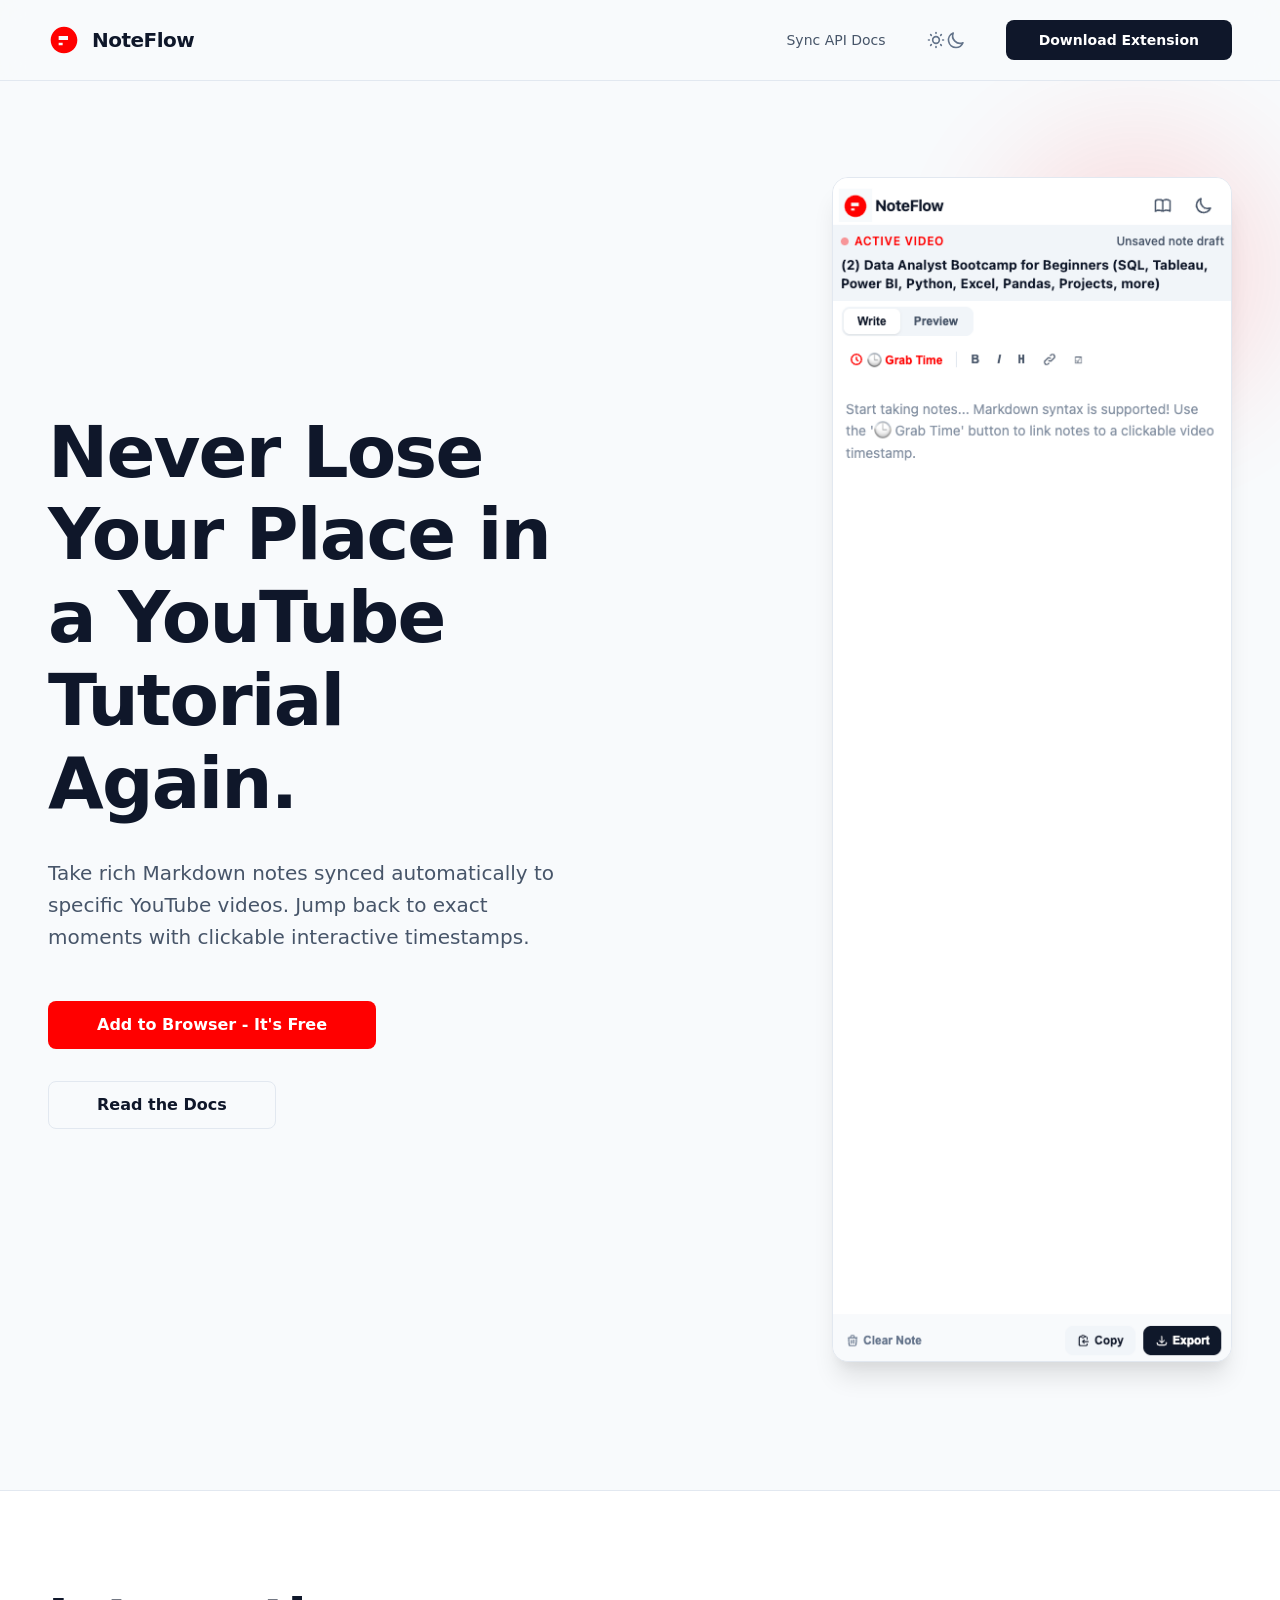
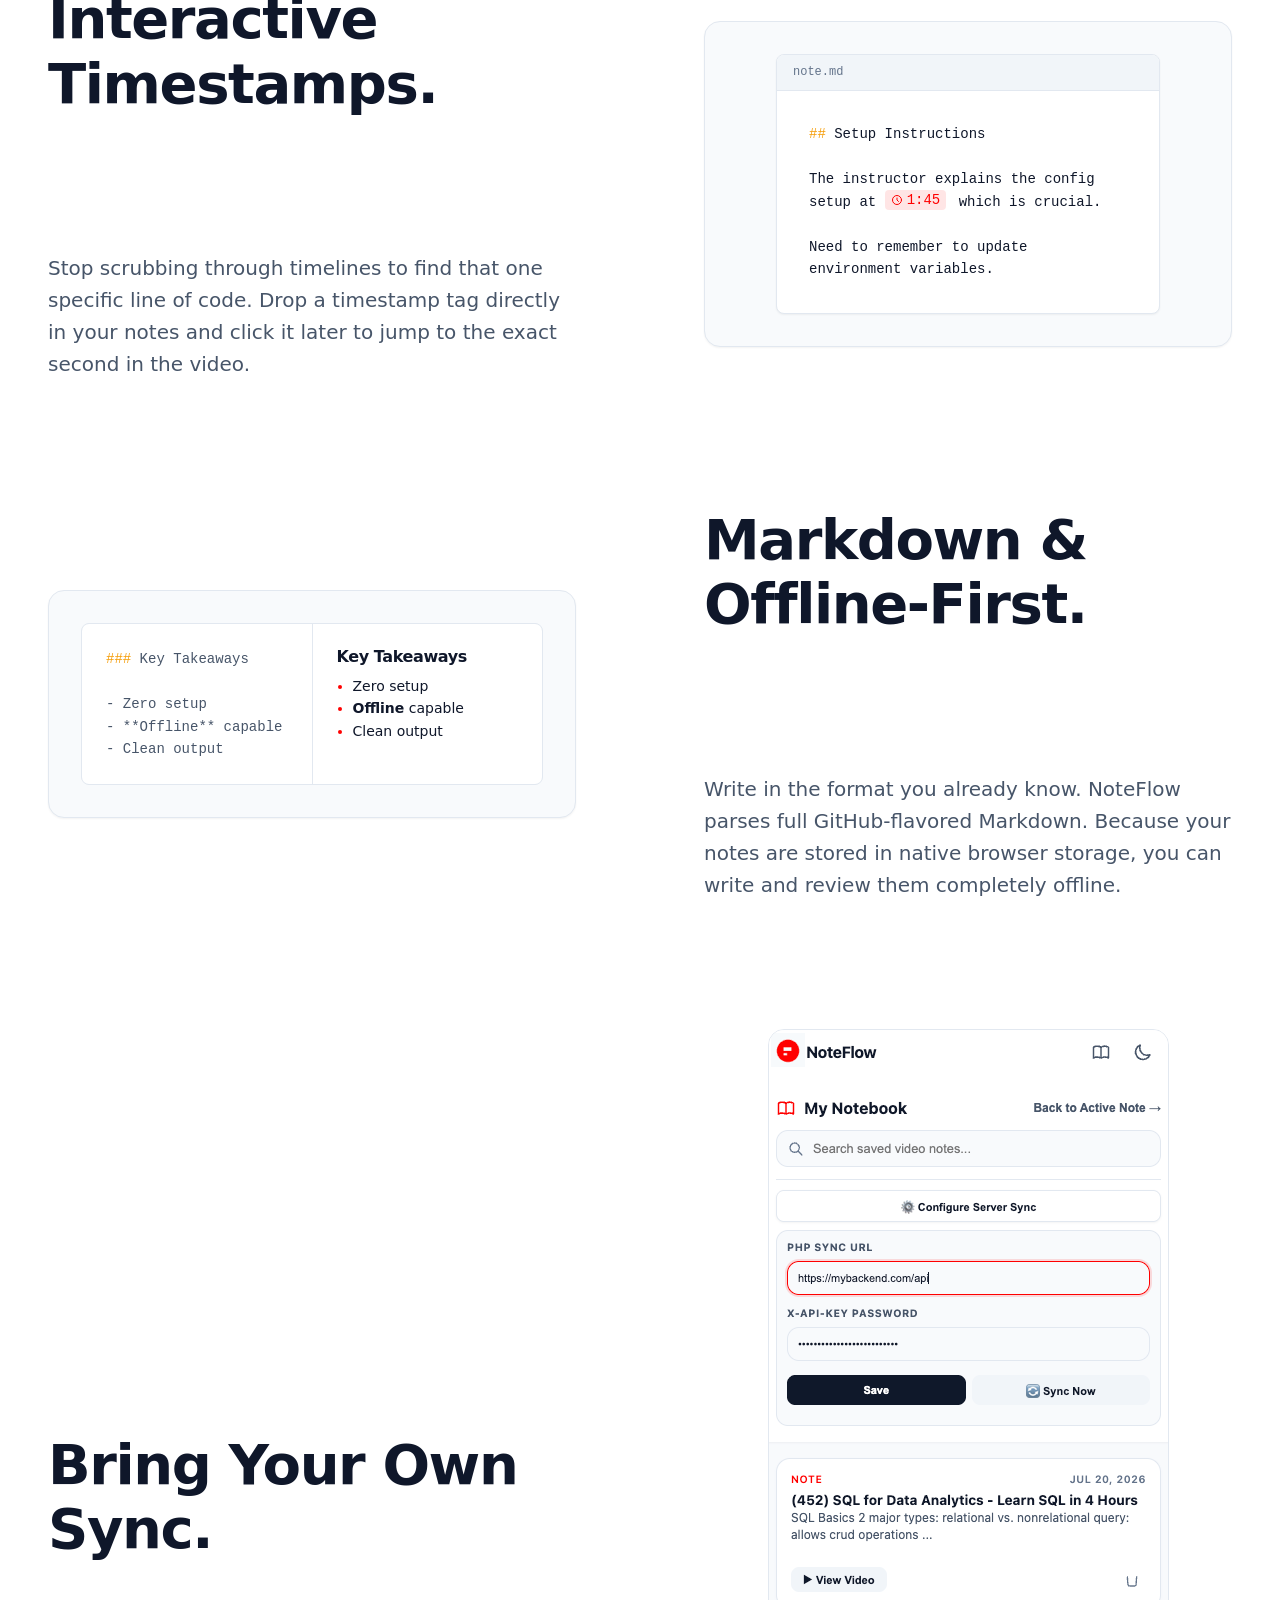
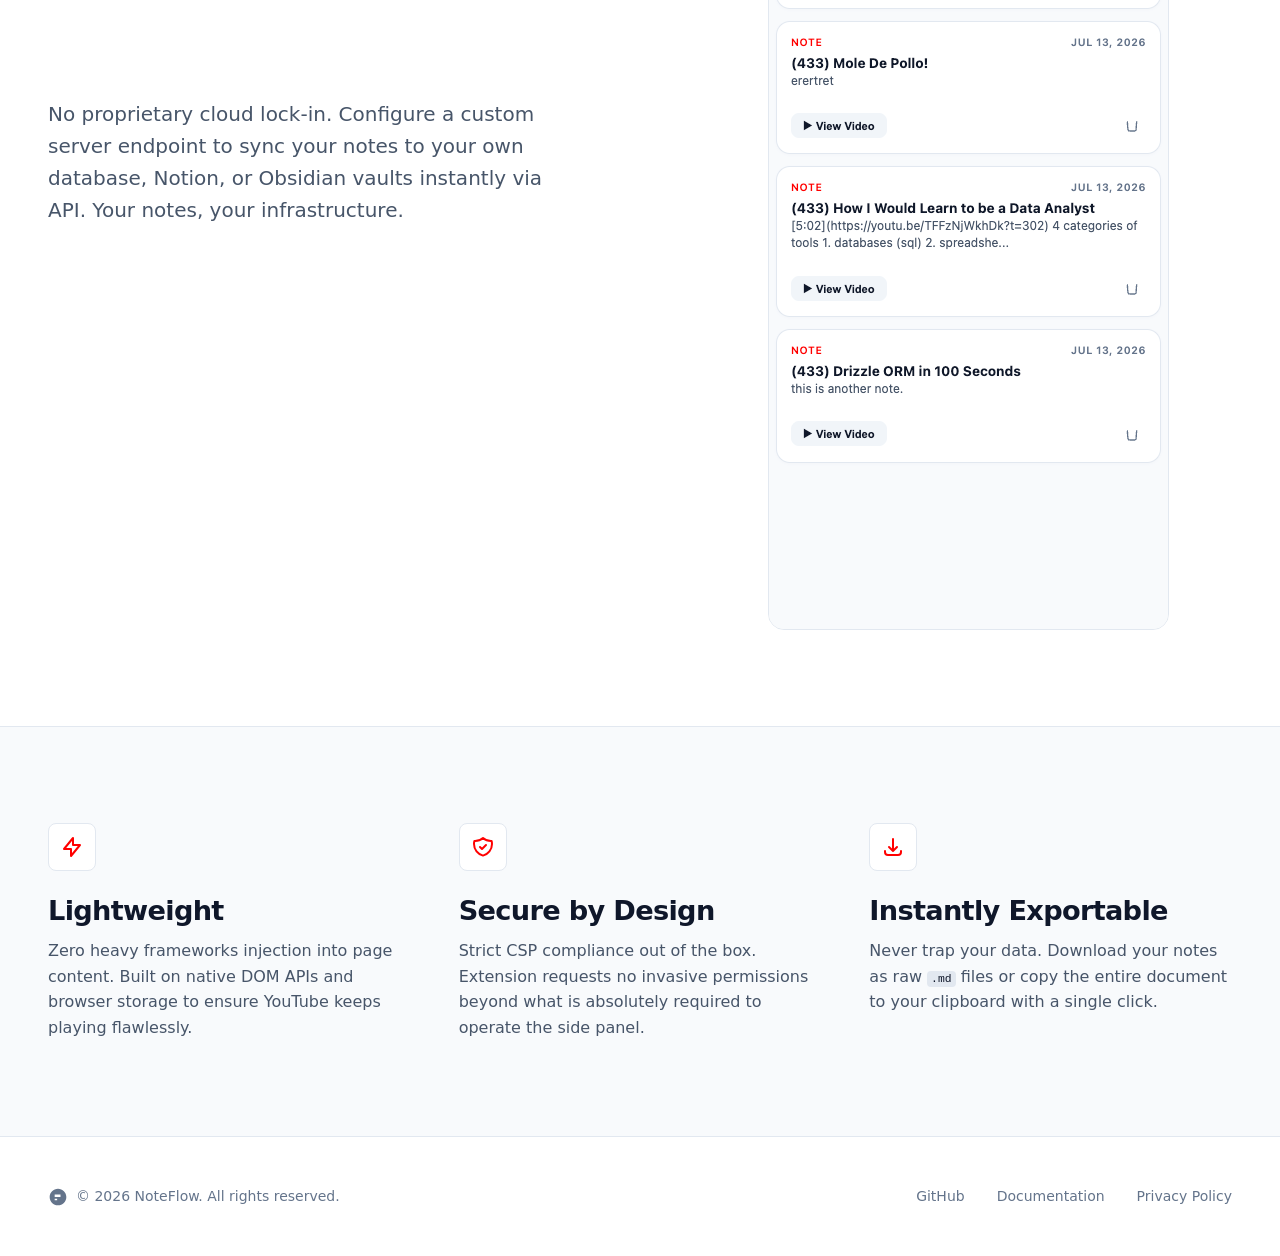
==== index.html @ c3d078d2 "Initial commit: YT NoteFlow site, docs, and Chrome extension with auto-pause" ====
<!DOCTYPE html>
<html lang="en" class="scroll-smooth">

<head>
  <meta charset="UTF-8">
  <meta name="viewport" content="width=device-width, initial-scale=1.0">
  <title>YT NoteFlow | Markdown Notes for YouTube</title>
  <style>
    /* Hide scrollbar utility injected early for clean UI elements */
    .u-no-scrollbar::-webkit-scrollbar {
      display: none;
    }

    .u-no-scrollbar {
      -ms-overflow-style: none;
      scrollbar-width: none;
    }
  </style>
  <link rel="stylesheet" href="styles.css">
  <script>
    if (localStorage.theme === 'dark' || (!('theme' in localStorage) && window.matchMedia('(prefers-color-scheme: dark)').matches)) {
      document.documentElement.classList.add('dark')
    } else {
      document.documentElement.classList.remove('dark')
    }
  </script>
</head>

<body class="page">

  <nav class="site-header">
    <div class="layout-page site-header__inner">
      <a href="#" class="brand layout-cluster" aria-label="NoteFlow Home">
        <div class="brand__mark">
          <svg viewBox="0 0 24 24" xmlns="http://www.w3.org/2000/svg">
            <path d="M12 2C6.48 2 2 6.48 2 12s4.48 10 10 10 10-4.48 10-10S17.52 2 12 2zm-1 14H8v-2h3v2zm4-4H8V9h7v3z" />
          </svg>
        </div>
        <span class="brand__name">NoteFlow</span>
      </a>

      <div class="site-header__actions layout-cluster">
        <a href="sync-api.html" class="site-header__link u-hidden-mobile">Sync API Docs</a>

        <button id="theme-toggle" class="theme-toggle" aria-label="Toggle dark mode">
          <svg id="theme-toggle-light-icon" class="theme-toggle__icon" fill="none" viewBox="0 0 24 24"
            stroke="currentColor" stroke-width="2">
            <path stroke-linecap="round" stroke-linejoin="round"
              d="M12 3v1m0 16v1m9-9h-1M4 12H3m15.364 6.364l-.707-.707M6.343 6.343l-.707-.707m12.728 0l-.707.707M6.343 17.657l-.707.707M16 12a4 4 0 11-8 0 4 4 0 018 0z" />
          </svg>
          <svg id="theme-toggle-dark-icon" class="theme-toggle__icon u-hidden" fill="none" viewBox="0 0 24 24"
            stroke="currentColor" stroke-width="2">
            <path stroke-linecap="round" stroke-linejoin="round"
              d="M20.354 15.354A9 9 0 018.646 3.646 9.003 9.003 0 0012 21a9.003 9.003 0 008.354-5.646z" />
          </svg>
        </button>

        <a href="#download" class="button button--inverse u-hidden-mobile">
          Download Extension
        </a>
      </div>
    </div>
  </nav>

  <header class="hero">
    <div class="layout-page layout-grid hero__inner">
      <div class="hero__content layout-stack">
        <h1 class="hero__title">
          Never Lose Your Place in a YouTube Tutorial Again.
        </h1>
        <p class="hero__lead">
          Take rich Markdown notes synced automatically to specific YouTube videos. Jump back to exact moments with
          clickable interactive timestamps.
        </p>
        <div class="hero__ctas layout-cluster">
          <a href="#install" class="button button--primary">
            Add to Browser - It's Free
          </a>
          <a href="#docs" class="button button--outline">
            Read the Docs
          </a>
        </div>
      </div>

      <div class="hero__visual">
        <div class="hero__mockup-wrapper">
          <div class="mockup-frame mockup-frame--hero shadow-float">
            <img src="panel.png" alt="YT NoteFlow Active Video Interface" class="mockup-frame__image"
              onerror="this.src='https://placehold.co/800x1200/1f1f1f/aaaaaa?text=Active+Video+UI'">
          </div>
          <div class="hero__blob" aria-hidden="true"></div>
        </div>
      </div>
    </div>
  </header>

  <main class="page-main">
    <section class="section-features">
      <div class="layout-page layout-stack section-features__inner">

        <!-- Feature 1 -->
        <article class="feature-split layout-grid">
          <div class="feature-split__content layout-stack feature-split__content--reverse-desktop">
            <h2 class="feature-split__title">Interactive Timestamps.</h2>
            <p class="feature-split__text">
              Stop scrubbing through timelines to find that one specific line of code. Drop a timestamp tag directly in
              your notes and click it later to jump to the exact second in the video.
            </p>
          </div>
          <div class="feature-split__visual feature-split__visual--boxed">
            <div class="code-window">
              <div class="code-window__header">note.md</div>
              <div class="code-window__body">
                <span class="u-text-warning">##</span> Setup Instructions<br><br>
                The instructor explains the config setup at
                <button class="inline-timestamp">
                  <svg viewBox="0 0 24 24" fill="none" stroke="currentColor" stroke-width="2">
                    <path stroke-linecap="round" stroke-linejoin="round"
                      d="M12 8v4l3 3m6-3a9 9 0 11-18 0 9 9 0 0118 0z" />
                  </svg>
                  1:45
                </button>
                which is crucial.<br><br>
                Need to remember to update environment variables.
              </div>
            </div>
          </div>
        </article>

        <!-- Feature 2 -->
        <article class="feature-split layout-grid">
          <div class="feature-split__visual feature-split__visual--boxed">
            <div class="split-pane">
              <div class="split-pane__raw">
                <span class="u-text-warning">###</span> Key Takeaways<br><br>
                - Zero setup<br>
                - **Offline** capable<br>
                - Clean output
              </div>
              <div class="split-pane__rendered rich-text">
                <h3>Key Takeaways</h3>
                <ul>
                  <li>Zero setup</li>
                  <li><strong>Offline</strong> capable</li>
                  <li>Clean output</li>
                </ul>
              </div>
            </div>
          </div>
          <div class="feature-split__content layout-stack">
            <h2 class="feature-split__title">Markdown & Offline-First.</h2>
            <p class="feature-split__text">
              Write in the format you already know. NoteFlow parses full GitHub-flavored Markdown. Because your notes
              are stored in native browser storage, you can write and review them completely offline.
            </p>
          </div>
        </article>

        <!-- Feature 3 -->
        <article class="feature-split layout-grid">
          <div class="feature-split__content layout-stack feature-split__content--reverse-desktop">
            <h2 class="feature-split__title">Bring Your Own Sync.</h2>
            <p class="feature-split__text">
              No proprietary cloud lock-in. Configure a custom server endpoint to sync your notes to your own database,
              Notion, or Obsidian vaults instantly via API. Your notes, your infrastructure.
            </p>
          </div>
          <div class="feature-split__visual">
            <div class="mockup-frame mockup-frame--sync">
              <img src="sync.png" alt="My Notebook Sync Configuration Panel" class="mockup-frame__image"
                onerror="this.src='https://placehold.co/600x900/1f1f1f/aaaaaa?text=Sync+Settings+UI'">
            </div>
          </div>
        </article>

      </div>
    </section>

    <section class="section-benefits">
      <div class="layout-page layout-grid layout-grid--thirds">

        <article class="benefit-card layout-stack">
          <div class="benefit-card__icon">
            <svg fill="none" viewBox="0 0 24 24" stroke="currentColor" stroke-width="2">
              <path stroke-linecap="round" stroke-linejoin="round" d="M13 10V3L4 14h7v7l9-11h-7z" />
            </svg>
          </div>
          <h3 class="benefit-card__title">Lightweight</h3>
          <p class="benefit-card__text">
            Zero heavy frameworks injection into page content. Built on native DOM APIs and browser storage to ensure
            YouTube keeps playing flawlessly.
          </p>
        </article>

        <article class="benefit-card layout-stack">
          <div class="benefit-card__icon">
            <svg fill="none" viewBox="0 0 24 24" stroke="currentColor" stroke-width="2">
              <path stroke-linecap="round" stroke-linejoin="round"
                d="M9 12l2 2 4-4m5.618-4.016A11.955 11.955 0 0112 2.944a11.955 11.955 0 01-8.618 3.04A12.02 12.02 0 003 9c0 5.591 3.824 10.29 9 11.622 5.176-1.332 9-6.03 9-11.622 0-1.042-.133-2.052-.382-3.016z" />
            </svg>
          </div>
          <h3 class="benefit-card__title">Secure by Design</h3>
          <p class="benefit-card__text">
            Strict CSP compliance out of the box. Extension requests no invasive permissions beyond what is absolutely
            required to operate the side panel.
          </p>
        </article>

        <article class="benefit-card layout-stack">
          <div class="benefit-card__icon">
            <svg fill="none" viewBox="0 0 24 24" stroke="currentColor" stroke-width="2">
              <path stroke-linecap="round" stroke-linejoin="round"
                d="M4 16v1a3 3 0 003 3h10a3 3 0 003-3v-1m-4-4l-4 4m0 0l-4-4m4 4V4" />
            </svg>
          </div>
          <h3 class="benefit-card__title">Instantly Exportable</h3>
          <p class="benefit-card__text">
            Never trap your data. Download your notes as raw <code class="u-code-inline">.md</code> files or copy the
            entire document to your clipboard with a single click.
          </p>
        </article>

      </div>
    </section>
  </main>

  <footer class="site-footer">
    <div class="layout-page site-footer__inner layout-cluster">
      <div class="site-footer__copyright layout-cluster">
        <svg class="site-footer__logo" fill="currentColor" viewBox="0 0 24 24" xmlns="http://www.w3.org/2000/svg">
          <path d="M12 2C6.48 2 2 6.48 2 12s4.48 10 10 10 10-4.48 10-10S17.52 2 12 2zm-1 14H8v-2h3v2zm4-4H8V9h7v3z" />
        </svg>
        <span>&copy; <span id="year"></span> NoteFlow. All rights reserved.</span>
      </div>
      <div class="site-footer__links layout-cluster">
        <a href="#" class="site-footer__link">GitHub</a>
        <a href="#" class="site-footer__link">Documentation</a>
        <a href="#" class="site-footer__link">Privacy Policy</a>
      </div>
    </div>
  </footer>

  <script>
    document.getElementById('year').textContent = new Date().getFullYear();

    const themeToggleBtn = document.getElementById('theme-toggle');
    const darkIcon = document.getElementById('theme-toggle-dark-icon');
    const lightIcon = document.getElementById('theme-toggle-light-icon');

    if (document.documentElement.classList.contains('dark')) {
      lightIcon.classList.remove('u-hidden');
    } else {
      darkIcon.classList.remove('u-hidden');
    }

    themeToggleBtn.addEventListener('click', function () {
      darkIcon.classList.toggle('u-hidden');
      lightIcon.classList.toggle('u-hidden');

      if (document.documentElement.classList.contains('dark')) {
        document.documentElement.classList.remove('dark');
        localStorage.setItem('theme', 'light');
      } else {
        document.documentElement.classList.add('dark');
        localStorage.setItem('theme', 'dark');
      }
    });
  </script>
</body>

</html>
---- styles.css ----
/* CSS */
/* Settings (Tokens) */
:root {
    /* Color Palette - Light */
    --color-bg-base: #f8fafc;        /* slate-50 */
    --color-bg-surface: #ffffff;
    --color-bg-surface-alt: #f1f5f9; /* slate-100 */
    --color-bg-subtle: #e2e8f0;      /* slate-200 */
    --color-border: #e2e8f0;         /* slate-200 */

    --color-text-strong: #0f172a;    /* slate-900 */
    --color-text-base: #475569;      /* slate-600 */
    --color-text-muted: #64748b;     /* slate-500 */

    /* Brand Colors */
    --color-brand: #ff0000;
    --color-brand-hover: #cc0000;
    --color-brand-success: #10b981;
    --color-brand-warning: #f59e0b;

    /* Inverse (For buttons/controls) */
    --color-bg-inverse: #0f172a;
    --color-text-inverse: #ffffff;

    /* Typography */
    --font-sans: system-ui, -apple-system, BlinkMacSystemFont, "Segoe UI", Roboto, sans-serif;
    --font-mono: ui-monospace, SFMono-Regular, Menlo, Monaco, Consolas, "Liberation Mono", "Courier New", monospace;

    /* Fluid Type Scales */
    --text-h1: clamp(2.5rem, 5vw + 1rem, 4.5rem);
    --text-h2: clamp(2rem, 3.5vw + 1rem, 3.5rem);
    --text-h3: clamp(1.25rem, 1.5vw + 0.5rem, 1.75rem);
    --text-p: clamp(1.125rem, 1vw + 0.5rem, 1.25rem);

    /* Spacing */
    --size-1: 0.25rem;
    --size-2: 0.5rem;
    --size-3: 0.75rem;
    --size-4: 1rem;
    --size-5: 1.5rem;
    --size-6: 2rem;
    --size-8: 3rem;
    --size-10: 4rem;
    --size-12: 6rem;
    --size-16: 8rem;

    /* Radii */
    --radius-sm: 0.25rem;
    --radius-md: 0.5rem;
    --radius-lg: 0.75rem;
    --radius-xl: 1rem;
    --radius-full: 9999px;

    /* Shadows */
    --shadow-soft: 0 1px 2px 0 rgba(0, 0, 0, 0.05);
    --shadow-float: 0 20px 25px -5px rgba(0, 0, 0, 0.1), 0 10px 10px -5px rgba(0, 0, 0, 0.04);
}

/* Dark Theme Overrides */
html.dark {
    --color-bg-base: #0f0f0f;
    --color-bg-surface: #1f1f1f;
    --color-bg-surface-alt: #1a1a1a;
    --color-bg-subtle: #2d2d2d;
    --color-border: #2d2d2d;

    --color-text-strong: #ffffff;
    --color-text-base: #aaaaaa;
    --color-text-muted: #aaaaaa;

    --color-bg-inverse: #ffffff;
    --color-text-inverse: #0f172a;

    --shadow-float: 0 20px 25px -5px rgba(0, 0, 0, 0.5), 0 10px 10px -5px rgba(0, 0, 0, 0.3);
}

/* Base */
*,
*::before,
*::after {
    box-sizing: border-box;
    margin: 0;
    padding: 0;
}

html {
    scroll-behavior: smooth;
    -webkit-font-smoothing: antialiased;
    -moz-osx-font-smoothing: grayscale;
}

body.page {
    font-family: var(--font-sans);
    background-color: var(--color-bg-base);
    color: var(--color-text-base);
    transition: background-color 0.2s ease, color 0.2s ease;
    line-height: 1.6;
}

h1, h2, h3, h4, h5, h6 {
    color: var(--color-text-strong);
    line-height: 1.15;
    letter-spacing: -0.025em;
    font-weight: 700;
}

/* Composition (Layout Primitives) */

.layout-page {
    max-inline-size: 80rem; /* max-w-7xl */
    margin-inline: auto;
    padding-inline: clamp(1.5rem, 4vw, 3rem);
}

.layout-stack {
    display: flex;
    flex-direction: column;
    justify-content: flex-start;
    gap: var(--gap, var(--size-4));
}

.layout-cluster {
    display: flex;
    flex-wrap: wrap;
    align-items: center;
    gap: var(--gap, var(--size-4));
}

/* Grid setup based on Every Layout patterns */
.layout-grid {
    display: grid;
    gap: var(--gap, var(--size-10));
    grid-template-columns: 1fr;
}

@media (min-width: 64rem) { /* lg */
    .layout-grid {
        grid-template-columns: repeat(2, minmax(0, 1fr));
        align-items: center;
    }
}

.layout-grid--thirds {
    --gap: var(--size-8);
}

@media (min-width: 48rem) { /* md */
    .layout-grid--thirds {
        grid-template-columns: repeat(3, minmax(0, 1fr));
        align-items: start;
    }
}

/* Blocks */

/* Header */
.site-header {
    position: sticky;
    inset-block-start: 0;
    z-index: 50;
    background-color: color-mix(in srgb, var(--color-bg-base) 80%, transparent);
    backdrop-filter: blur(12px);
    border-block-end: 1px solid var(--color-border);
    transition: background-color 0.2s ease, border-color 0.2s ease;
}

.site-header__inner {
    display: flex;
    align-items: center;
    justify-content: space-between;
    min-block-size: 5rem;
}

.brand {
    text-decoration: none;
    color: var(--color-text-strong);
    --gap: var(--size-3);
}

.brand__mark {
    display: flex;
    align-items: center;
    justify-content: center;
    inline-size: 2rem;
    block-size: 2rem;
    color: var(--color-brand);
}

.brand__mark svg {
    inline-size: 100%;
    block-size: 100%;
    fill: currentColor;
}

.brand__name {
    font-size: 1.25rem;
    font-weight: 700;
    letter-spacing: -0.025em;
}

.site-header__actions {
    --gap: var(--size-6);
}

.site-header__link {
    font-size: 0.875rem;
    font-weight: 500;
    text-decoration: none;
    color: var(--color-text-base);
    transition: color 0.2s ease;
}

.site-header__link:hover {
    color: var(--color-text-strong);
}

.theme-toggle {
    display: flex;
    align-items: center;
    justify-content: center;
    padding: var(--size-2);
    border-radius: var(--radius-full);
    border: none;
    background: transparent;
    color: var(--color-text-muted);
    cursor: pointer;
    transition: background-color 0.2s ease, color 0.2s ease;
}

.theme-toggle:hover {
    background-color: var(--color-bg-subtle);
    color: var(--color-text-strong);
}

.theme-toggle__icon {
    inline-size: 1.25rem;
    block-size: 1.25rem;
}

.theme-toggle:focus-visible {
    outline: none;
    box-shadow: 0 0 0 2px var(--color-brand);
}

/* Buttons */
.button {
    display: inline-flex;
    align-items: center;
    justify-content: center;
    min-block-size: 2.5rem;
    padding-inline: var(--size-6);
    border-radius: var(--radius-md);
    font-size: 0.875rem;
    font-weight: 600;
    text-decoration: none;
    cursor: pointer;
    border: 1px solid transparent;
    transition: all 0.2s ease;
}

.button:focus-visible {
    outline: none;
    box-shadow: 0 0 0 2px var(--color-bg-base), 0 0 0 4px var(--color-brand);
}

.button--primary {
    background-color: var(--color-brand);
    color: #ffffff;
    min-block-size: 3rem;
    padding-inline: var(--size-8);
    font-size: 1rem;
}

.button--primary:hover {
    background-color: var(--color-brand-hover);
}

.button--outline {
    background-color: transparent;
    border-color: var(--color-border);
    color: var(--color-text-strong);
    min-block-size: 3rem;
    padding-inline: var(--size-8);
    font-size: 1rem;
}

.button--outline:hover {
    background-color: var(--color-bg-surface-alt);
}

.button--inverse {
    background-color: var(--color-bg-inverse);
    color: var(--color-text-inverse);
}

.button--inverse:hover {
    background-color: var(--color-text-muted);
}

/* Hero Section */
.hero {
    position: relative;
    padding-block-start: var(--size-12);
    padding-block-end: var(--size-16);
    overflow: hidden;
}

.hero__content {
    --gap: var(--size-6);
    z-index: 10;
}

.hero__title {
    font-size: var(--text-h1);
    font-weight: 800;
}

.hero__lead {
    font-size: var(--text-p);
    max-inline-size: 32rem;
    margin-block-end: var(--size-4);
}

.hero__ctas {
    inline-size: 100%;
}

.hero__ctas > * {
    flex: 1 1 auto;
    text-align: center;
}

@media (min-width: 40rem) {
    .hero__ctas > * {
        flex: 0 1 auto;
    }
}

.hero__visual {
    position: relative;
    display: flex;
    justify-content: center;
    z-index: 10;
}

@media (min-width: 64rem) {
    .hero__visual {
        justify-content: flex-end;
    }
}

.hero__mockup-wrapper {
    position: relative;
    inline-size: 100%;
    max-inline-size: 25rem;
}

.mockup-frame {
    border-radius: var(--radius-xl);
    overflow: hidden;
    border: 1px solid var(--color-border);
    background-color: var(--color-bg-surface);
}

.mockup-frame__image {
    display: block;
    inline-size: 100%;
    block-size: auto;
    object-fit: cover;
    object-position: top;
}

.shadow-float {
    box-shadow: var(--shadow-float);
}

.hero__blob {
    position: absolute;
    inset-block-start: -3rem;
    inset-inline-end: -3rem;
    inline-size: 18rem;
    block-size: 18rem;
    background-color: var(--color-brand);
    border-radius: var(--radius-full);
    filter: blur(60px);
    opacity: 0.1;
    z-index: -1;
    pointer-events: none;
}

html.dark .hero__blob {
    opacity: 0.05;
}

/* Features Section */
.section-features {
    padding-block: var(--size-12);
    background-color: var(--color-bg-surface);
    border-block-start: 1px solid var(--color-border);
    border-block-end: 1px solid var(--color-border);
}

.section-features__inner {
    --gap: var(--size-16);
}

.feature-split__title {
    font-size: var(--text-h2);
    margin-block-end: var(--size-2);
}

.feature-split__text {
    font-size: var(--text-p);
}

@media (min-width: 64rem) {
    .feature-split__content--reverse-desktop {
        order: -1;
    }
}

.feature-split__visual {
    display: flex;
    justify-content: center;
}

.feature-split__visual--boxed {
    background-color: var(--color-bg-base);
    border-radius: var(--radius-xl);
    padding: clamp(1rem, 4vw, 2rem);
    border: 1px solid var(--color-border);
    box-shadow: var(--shadow-soft);
    inline-size: 100%;
}

/* Code Window Mockup */
.code-window {
    inline-size: 100%;
    max-inline-size: 24rem;
    background-color: var(--color-bg-surface);
    border-radius: var(--radius-md);
    border: 1px solid var(--color-border);
    box-shadow: var(--shadow-soft);
    font-family: var(--font-mono);
    font-size: 0.875rem;
    overflow: hidden;
}

.code-window__header {
    padding-inline: var(--size-4);
    padding-block: var(--size-2);
    background-color: var(--color-bg-surface-alt);
    border-block-end: 1px solid var(--color-border);
    color: var(--color-text-muted);
    font-size: 0.75rem;
}

.code-window__body {
    padding: var(--size-6);
    color: var(--color-text-strong);
    line-height: 1.6;
}

.inline-timestamp {
    display: inline-flex;
    align-items: center;
    gap: 0.25rem;
    color: var(--color-brand);
    background-color: color-mix(in srgb, var(--color-brand) 10%, transparent);
    padding-inline: 0.375rem;
    padding-block: 0.125rem;
    border-radius: 0.25rem;
    border: none;
    font-family: inherit;
    font-size: inherit;
    cursor: pointer;
    margin-inline-end: 0.25rem;
}

.inline-timestamp:hover {
    text-decoration: underline;
}

.inline-timestamp svg {
    inline-size: 0.75rem;
    block-size: 0.75rem;
}

/* Split Pane Mockup */
.split-pane {
    display: grid;
    grid-template-columns: 1fr 1fr;
    gap: 1px;
    background-color: var(--color-border);
    border-radius: var(--radius-md);
    border: 1px solid var(--color-border);
    overflow: hidden;
    inline-size: 100%;
}

.split-pane__raw {
    background-color: var(--color-bg-surface);
    padding: clamp(1rem, 3vw, 1.5rem);
    font-family: var(--font-mono);
    font-size: clamp(0.75rem, 2vw, 0.875rem);
    color: var(--color-text-base);
}

.split-pane__rendered {
    background-color: var(--color-bg-surface);
    padding: clamp(1rem, 3vw, 1.5rem);
    font-family: var(--font-sans);
    font-size: clamp(0.75rem, 2vw, 0.875rem);
    color: var(--color-text-strong);
}

.rich-text h3 {
    font-size: 1rem;
    margin-block-end: var(--size-2);
}

.rich-text ul {
    padding-inline-start: var(--size-4);
}

.rich-text li::marker {
    color: var(--color-brand);
}

/* Benefits Section */
.section-benefits {
    padding-block: var(--size-12);
    background-color: var(--color-bg-base);
}

.benefit-card {
    --gap: var(--size-3);
}

.benefit-card__icon {
    display: flex;
    align-items: center;
    justify-content: center;
    inline-size: 3rem;
    block-size: 3rem;
    border-radius: var(--radius-md);
    background-color: var(--color-bg-surface);
    border: 1px solid var(--color-border);
    color: var(--color-brand);
    margin-block-end: var(--size-3);
}

.benefit-card__icon svg {
    inline-size: 1.5rem;
    block-size: 1.5rem;
}

.benefit-card__title {
    font-size: var(--text-h3);
}

.benefit-card__text {
    line-height: 1.6;
}

/* Footer */
.site-footer {
    border-block-start: 1px solid var(--color-border);
    background-color: var(--color-bg-surface);
    padding-block: var(--size-8);
    transition: background-color 0.2s ease;
}

.site-footer__inner {
    justify-content: space-between;
    --gap: var(--size-4);
}

.site-footer__copyright {
    --gap: var(--size-2);
    color: var(--color-text-muted);
    font-size: 0.875rem;
}

.site-footer__logo {
    inline-size: 1.25rem;
    block-size: 1.25rem;
}

.site-footer__links {
    --gap: var(--size-6);
    font-size: 0.875rem;
    font-weight: 500;
}

.site-footer__link {
    color: var(--color-text-muted);
    text-decoration: none;
    transition: color 0.2s ease;
}

.site-footer__link:hover {
    color: var(--color-text-strong);
}

/* Utilities (Exceptions) */
.u-text-warning {
    color: var(--color-brand-warning);
}

.u-code-inline {
    background-color: var(--color-border);
    padding-inline: 0.25rem;
    padding-block: 0.125rem;
    border-radius: 0.25rem;
    font-size: 0.875em;
    color: var(--color-text-strong);
}

.u-hidden {
    display: none !important;
}

@media (max-width: 40rem) { /* sm down */
    .u-hidden-mobile {
        display: none !important;
    }
}

/* Docs Page */
.docs-hero {
    padding-block: var(--size-12);
    border-block-end: 1px solid var(--color-border);
}

.docs-hero__title {
    font-size: var(--text-h1);
    font-weight: 800;
}

.docs-hero__lead {
    font-size: var(--text-p);
    max-inline-size: 40rem;
}

.docs-layout {
    display: grid;
    grid-template-columns: 1fr;
    gap: var(--size-10);
    padding-block: var(--size-10);
}

@media (min-width: 64rem) {
    .docs-layout {
        grid-template-columns: 14rem 1fr;
    }
}

.docs-sidebar {
    position: sticky;
    inset-block-start: 6rem;
    align-self: start;
}

.docs-nav {
    --gap: var(--size-1);
}

.docs-nav__link {
    display: block;
    padding: var(--size-2) var(--size-3);
    border-radius: var(--radius-md);
    font-size: 0.875rem;
    font-weight: 500;
    color: var(--color-text-muted);
    text-decoration: none;
    transition: color 0.2s ease, background-color 0.2s ease;
}

.docs-nav__link:hover {
    color: var(--color-text-strong);
    background-color: var(--color-bg-surface-alt);
}

.docs-content {
    --gap: var(--size-10);
    min-inline-size: 0;
}

.docs-section {
    --gap: var(--size-5);
    scroll-margin-block-start: 6rem;
}

.docs-section__title {
    font-size: var(--text-h2);
    padding-block-end: var(--size-2);
    border-block-end: 1px solid var(--color-border);
}

.docs-subsection__title {
    font-size: var(--text-h3);
    margin-block-start: var(--size-4);
}

.docs-list {
    padding-inline-start: var(--size-5);
    line-height: 1.8;
}

.docs-list li {
    margin-block-end: var(--size-2);
}

.docs-list li::marker {
    color: var(--color-brand);
}

.docs-list--ordered {
    list-style-type: decimal;
}

.docs-list--check {
    list-style: none;
    padding-inline-start: 0;
}

.docs-list--check li {
    position: relative;
    padding-inline-start: var(--size-6);
}

.docs-list--check li::before {
    content: "✓";
    position: absolute;
    inset-inline-start: 0;
    color: var(--color-brand-success);
    font-weight: 700;
}

.docs-table-wrapper {
    overflow-x: auto;
    border-radius: var(--radius-md);
    border: 1px solid var(--color-border);
}

.docs-table {
    width: 100%;
    border-collapse: collapse;
    font-size: 0.875rem;
}

.docs-table th,
.docs-table td {
    padding: var(--size-3) var(--size-4);
    text-align: start;
    border-block-end: 1px solid var(--color-border);
}

.docs-table th {
    background-color: var(--color-bg-surface-alt);
    font-weight: 600;
    color: var(--color-text-strong);
}

.docs-table td {
    color: var(--color-text-base);
}

.docs-table tr:last-child td {
    border-block-end: none;
}

.docs-callout {
    padding: var(--size-4) var(--size-5);
    background-color: color-mix(in srgb, var(--color-brand-warning) 10%, transparent);
    border-inline-start: 3px solid var(--color-brand-warning);
    border-radius: var(--radius-md);
    font-size: 0.875rem;
    line-height: 1.6;
}

/* Code window overrides for docs (allow full width) */
.docs-content .code-window {
    max-inline-size: 100%;
}

.docs-content .code-window__body pre {
    margin: 0;
    white-space: pre;
    overflow-x: auto;
}

.docs-content .code-window__body code {
    font-family: var(--font-mono);
    font-size: 0.8125rem;
    line-height: 1.6;
}
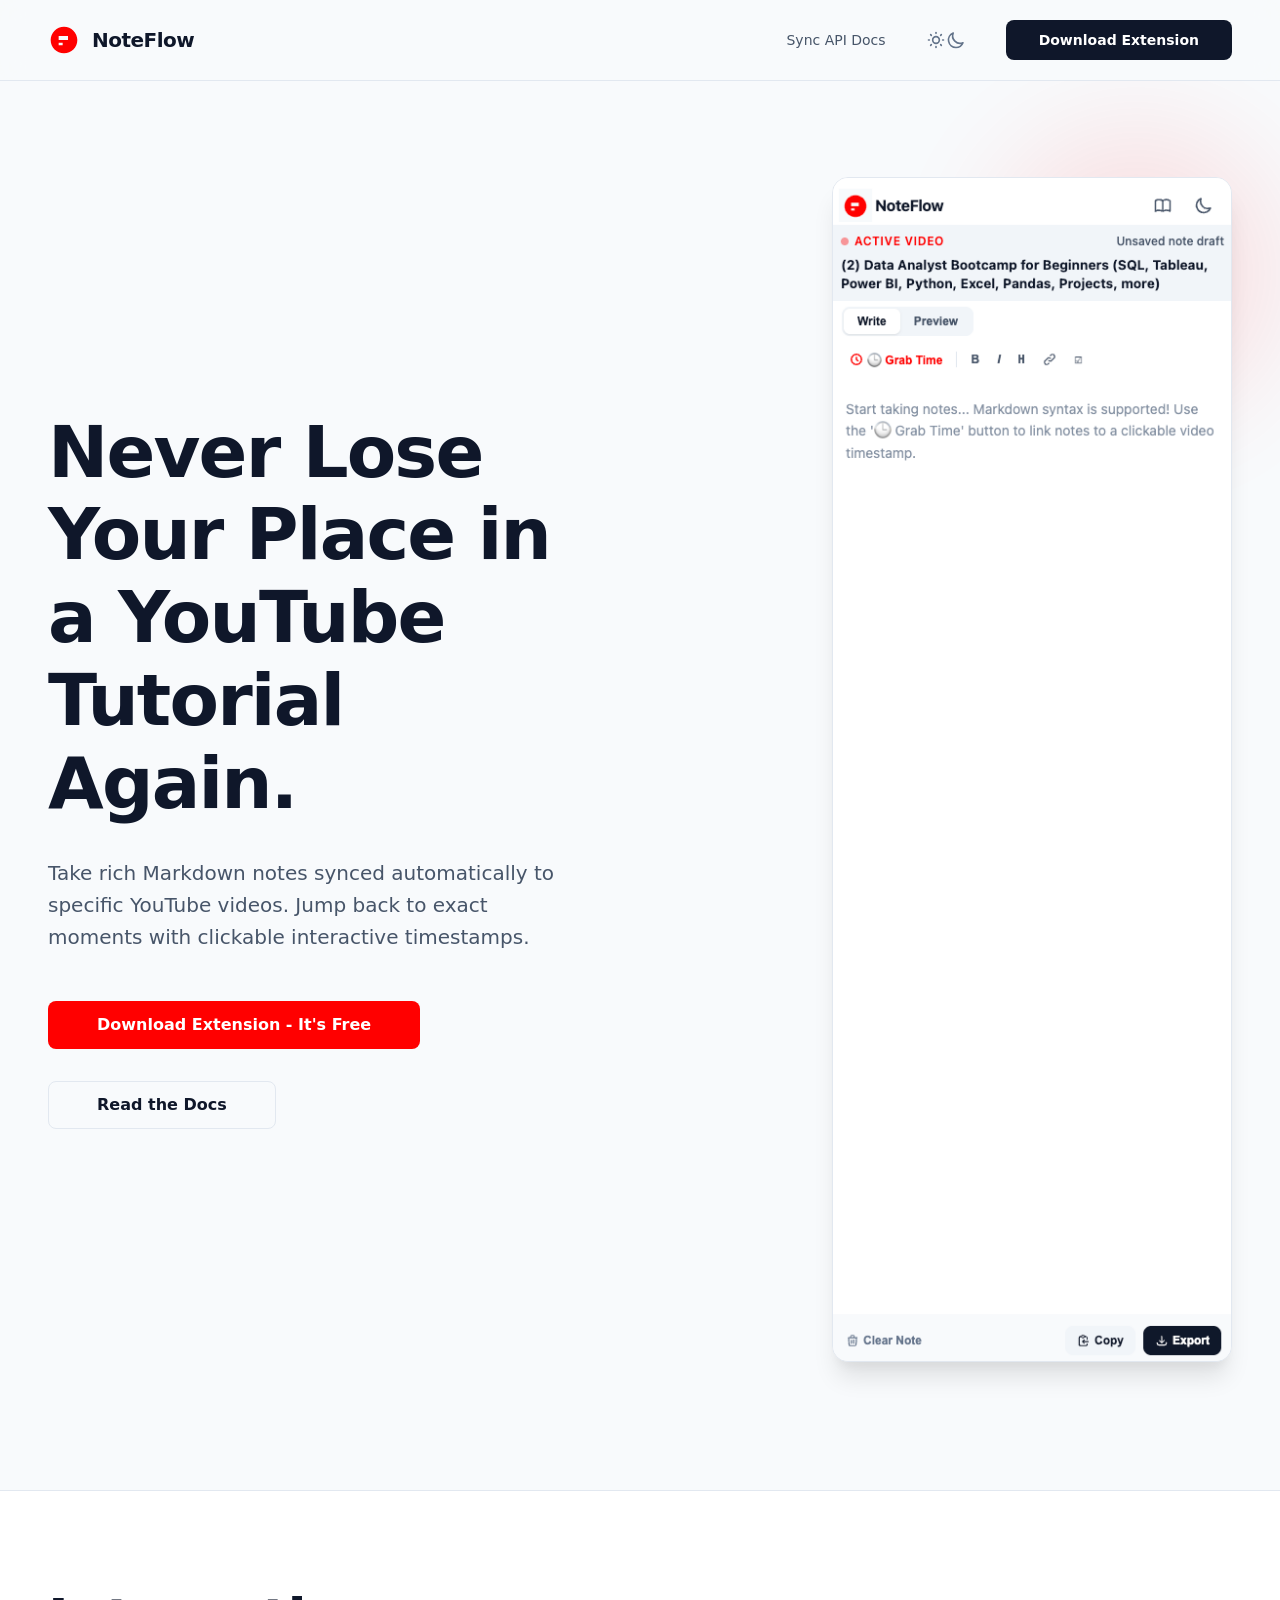
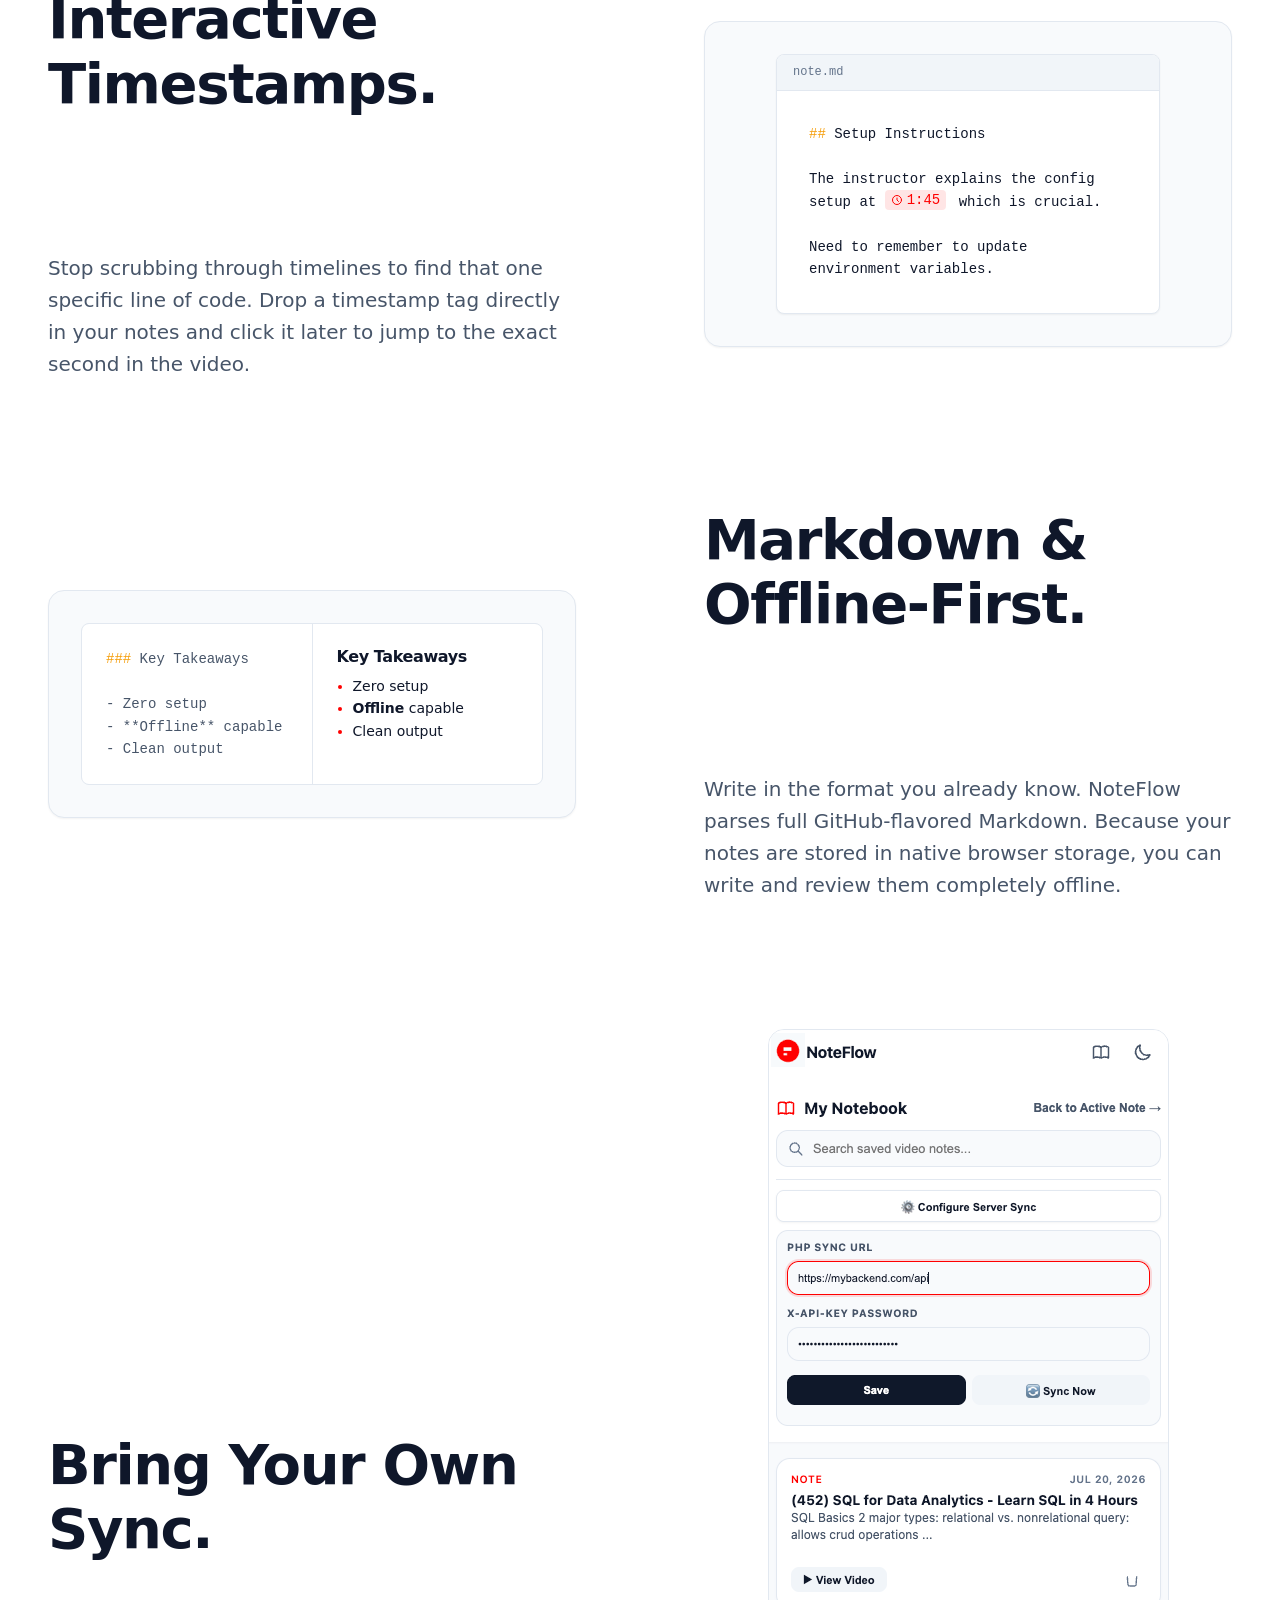
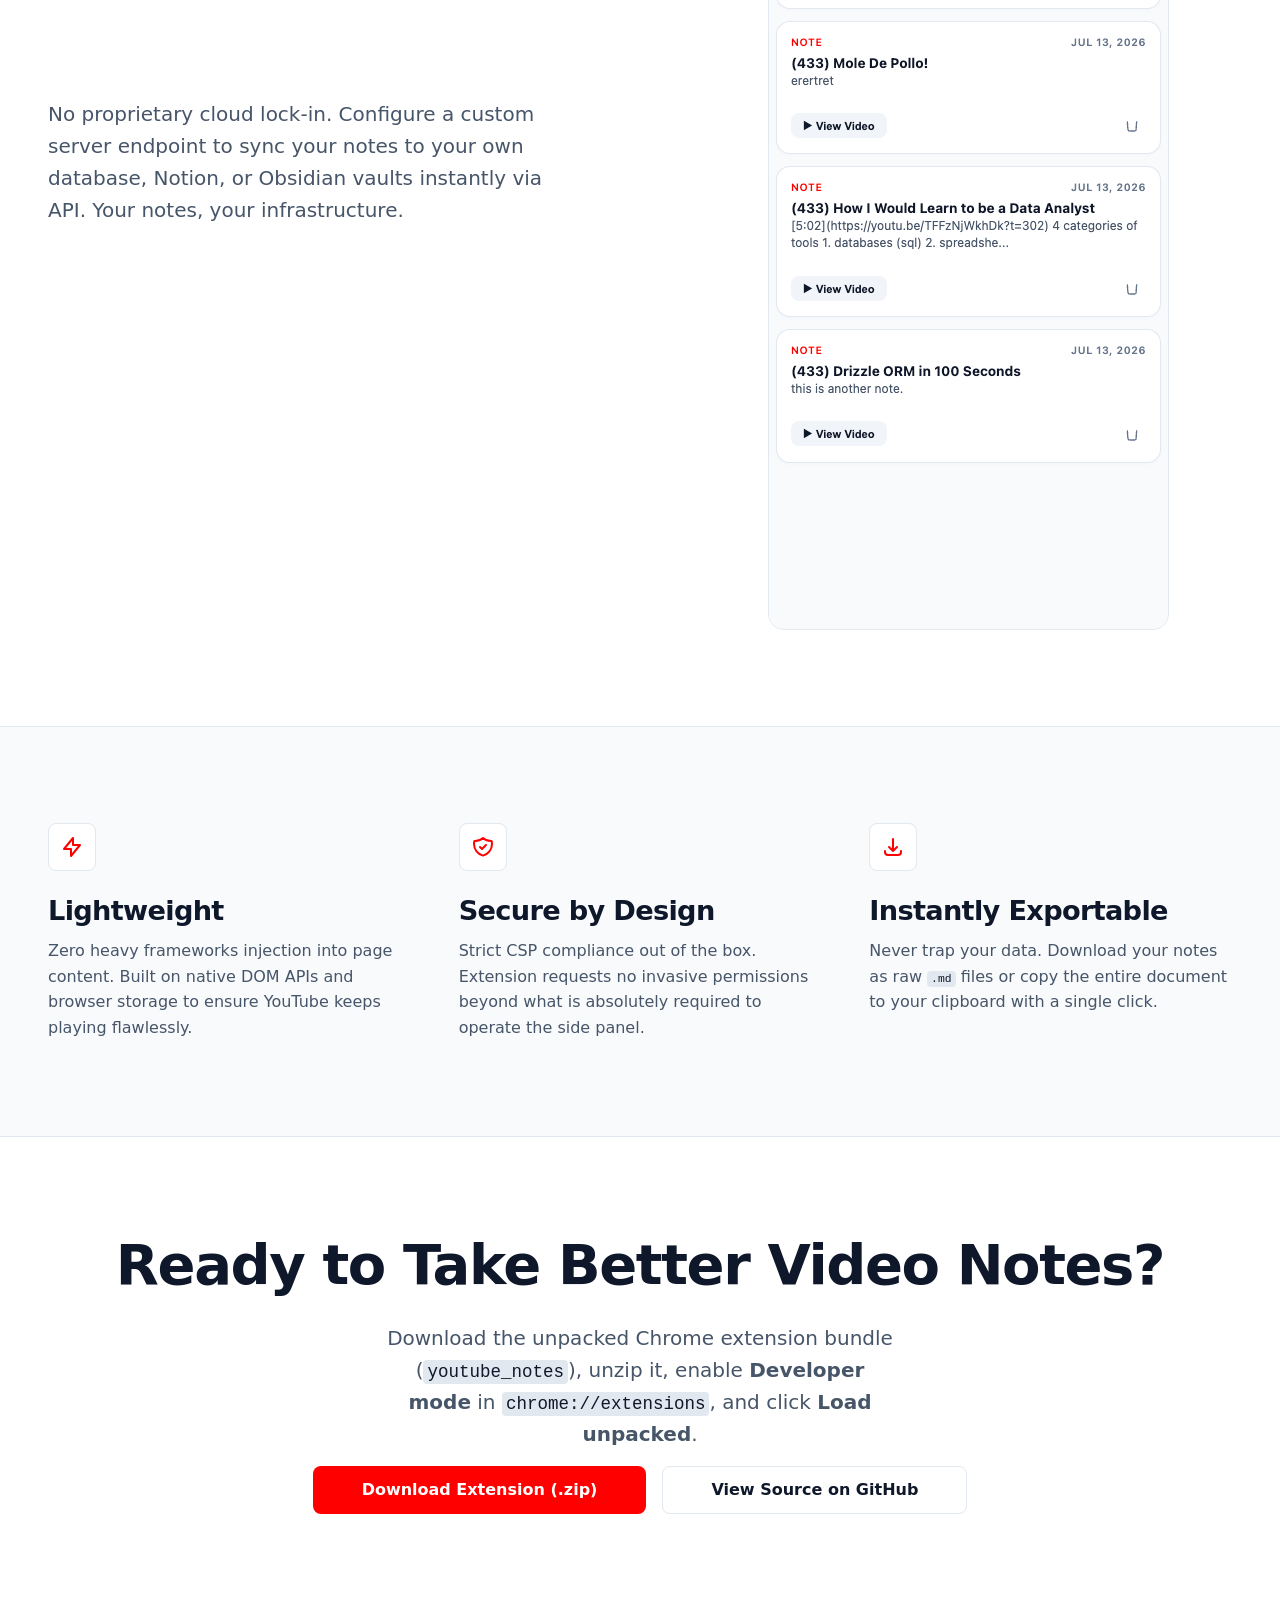
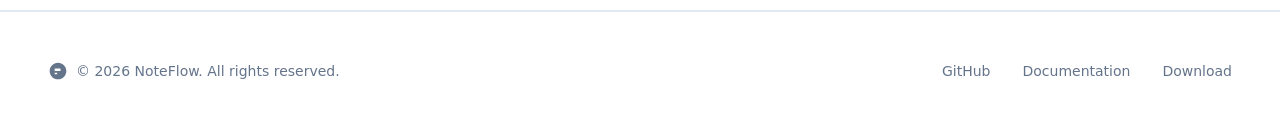
==== commit a6a2c4c0: "Package extension zip and link download buttons across site" ====
--- a/index.html
+++ b/index.html
@@ -55,7 +55,7 @@
           </svg>
         </button>
 
-        <a href="#download" class="button button--inverse u-hidden-mobile">
+        <a href="yt-noteflow-extension.zip" download class="button button--inverse u-hidden-mobile">
           Download Extension
         </a>
       </div>
@@ -73,10 +73,10 @@
           clickable interactive timestamps.
         </p>
         <div class="hero__ctas layout-cluster">
-          <a href="#install" class="button button--primary">
-            Add to Browser - It's Free
-          </a>
-          <a href="#docs" class="button button--outline">
+          <a href="yt-noteflow-extension.zip" download class="button button--primary">
+            Download Extension - It's Free
+          </a>
+          <a href="sync-api.html" class="button button--outline">
             Read the Docs
           </a>
         </div>
@@ -222,6 +222,23 @@
 
       </div>
     </section>
+
+    <section id="download" class="section-features">
+      <div class="layout-page layout-stack" style="align-items: center; text-align: center;">
+        <h2 class="feature-split__title">Ready to Take Better Video Notes?</h2>
+        <p class="hero__lead" style="margin-block-end: 0;">
+          Download the unpacked Chrome extension bundle (<code class="u-code-inline">youtube_notes</code>), unzip it, enable <strong>Developer mode</strong> in <code class="u-code-inline">chrome://extensions</code>, and click <strong>Load unpacked</strong>.
+        </p>
+        <div class="layout-cluster" style="justify-content: center;">
+          <a href="yt-noteflow-extension.zip" download class="button button--primary">
+            Download Extension (.zip)
+          </a>
+          <a href="https://github.com/alexrdz/note-flow/tree/main/youtube_notes" class="button button--outline">
+            View Source on GitHub
+          </a>
+        </div>
+      </div>
+    </section>
   </main>
 
   <footer class="site-footer">
@@ -233,9 +250,9 @@
         <span>&copy; <span id="year"></span> NoteFlow. All rights reserved.</span>
       </div>
       <div class="site-footer__links layout-cluster">
-        <a href="#" class="site-footer__link">GitHub</a>
-        <a href="#" class="site-footer__link">Documentation</a>
-        <a href="#" class="site-footer__link">Privacy Policy</a>
+        <a href="https://github.com/alexrdz/note-flow" class="site-footer__link">GitHub</a>
+        <a href="sync-api.html" class="site-footer__link">Documentation</a>
+        <a href="yt-noteflow-extension.zip" download class="site-footer__link">Download</a>
       </div>
     </div>
   </footer>
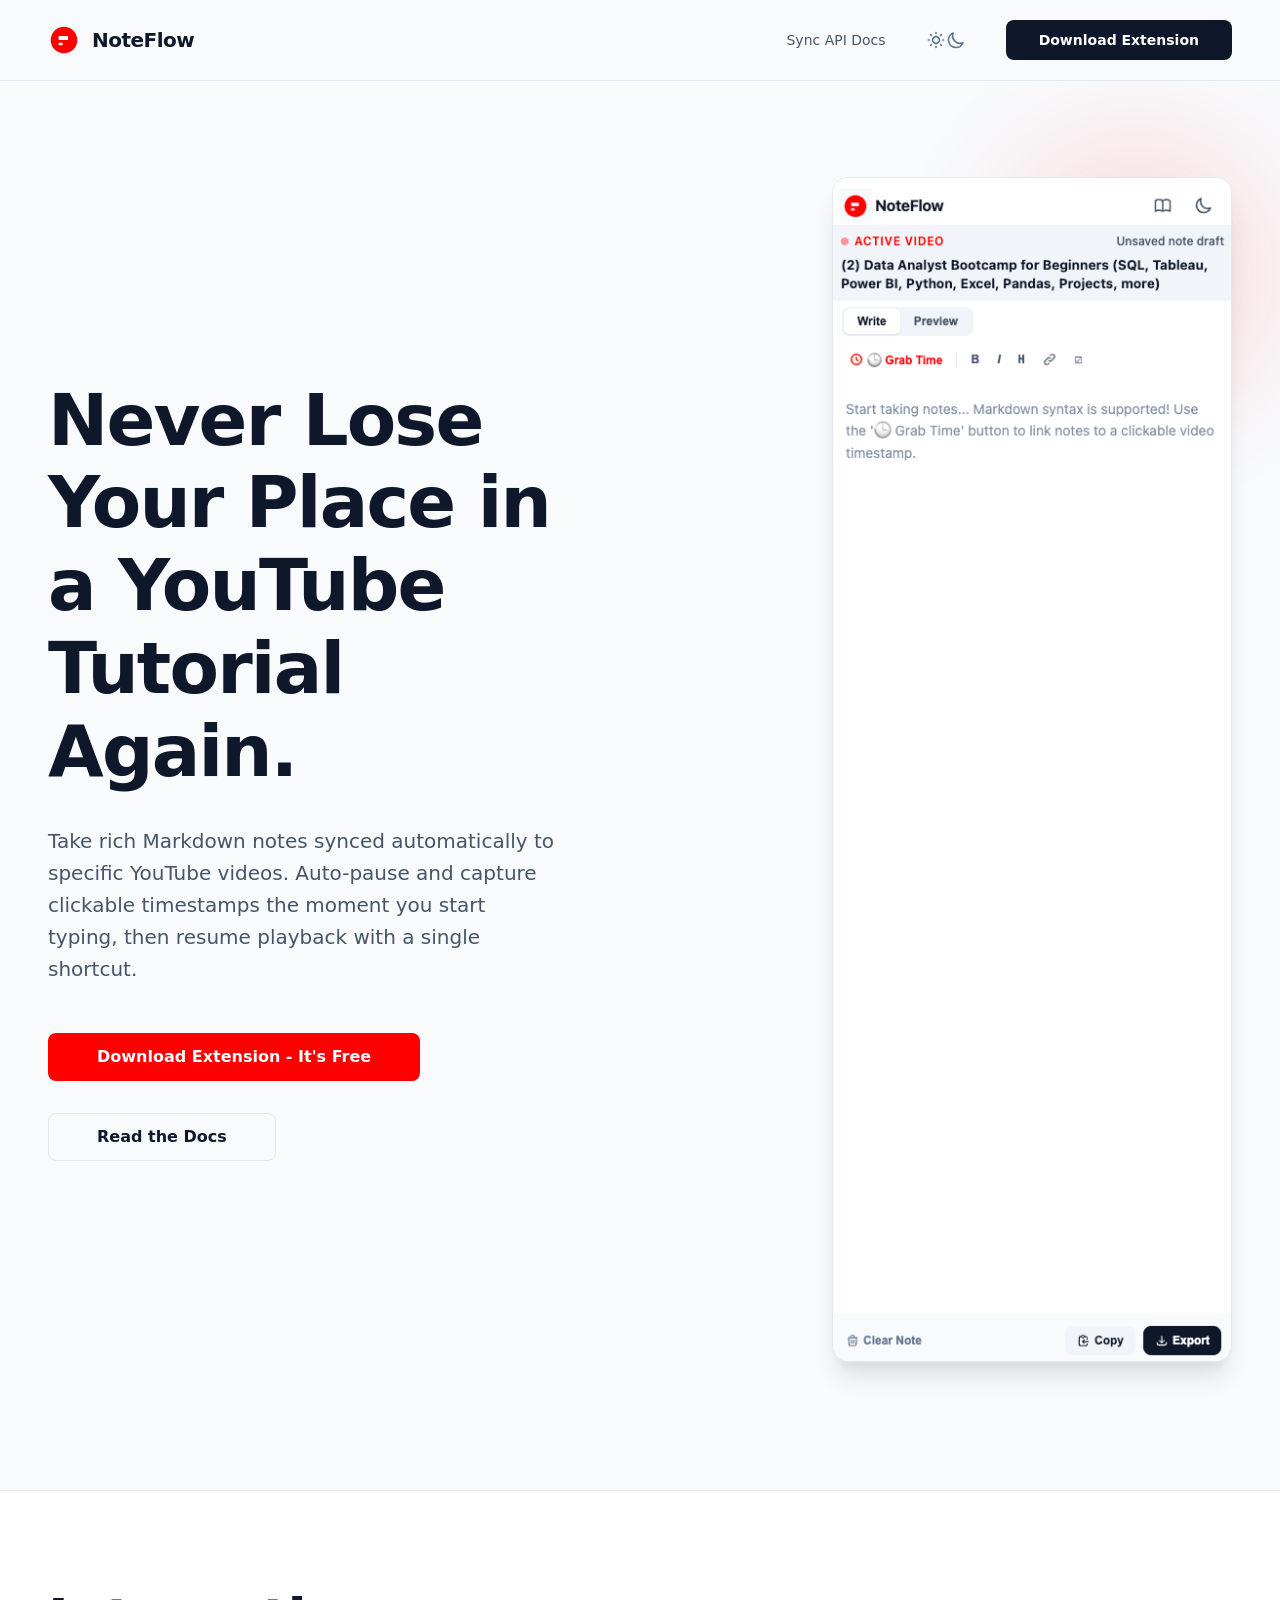
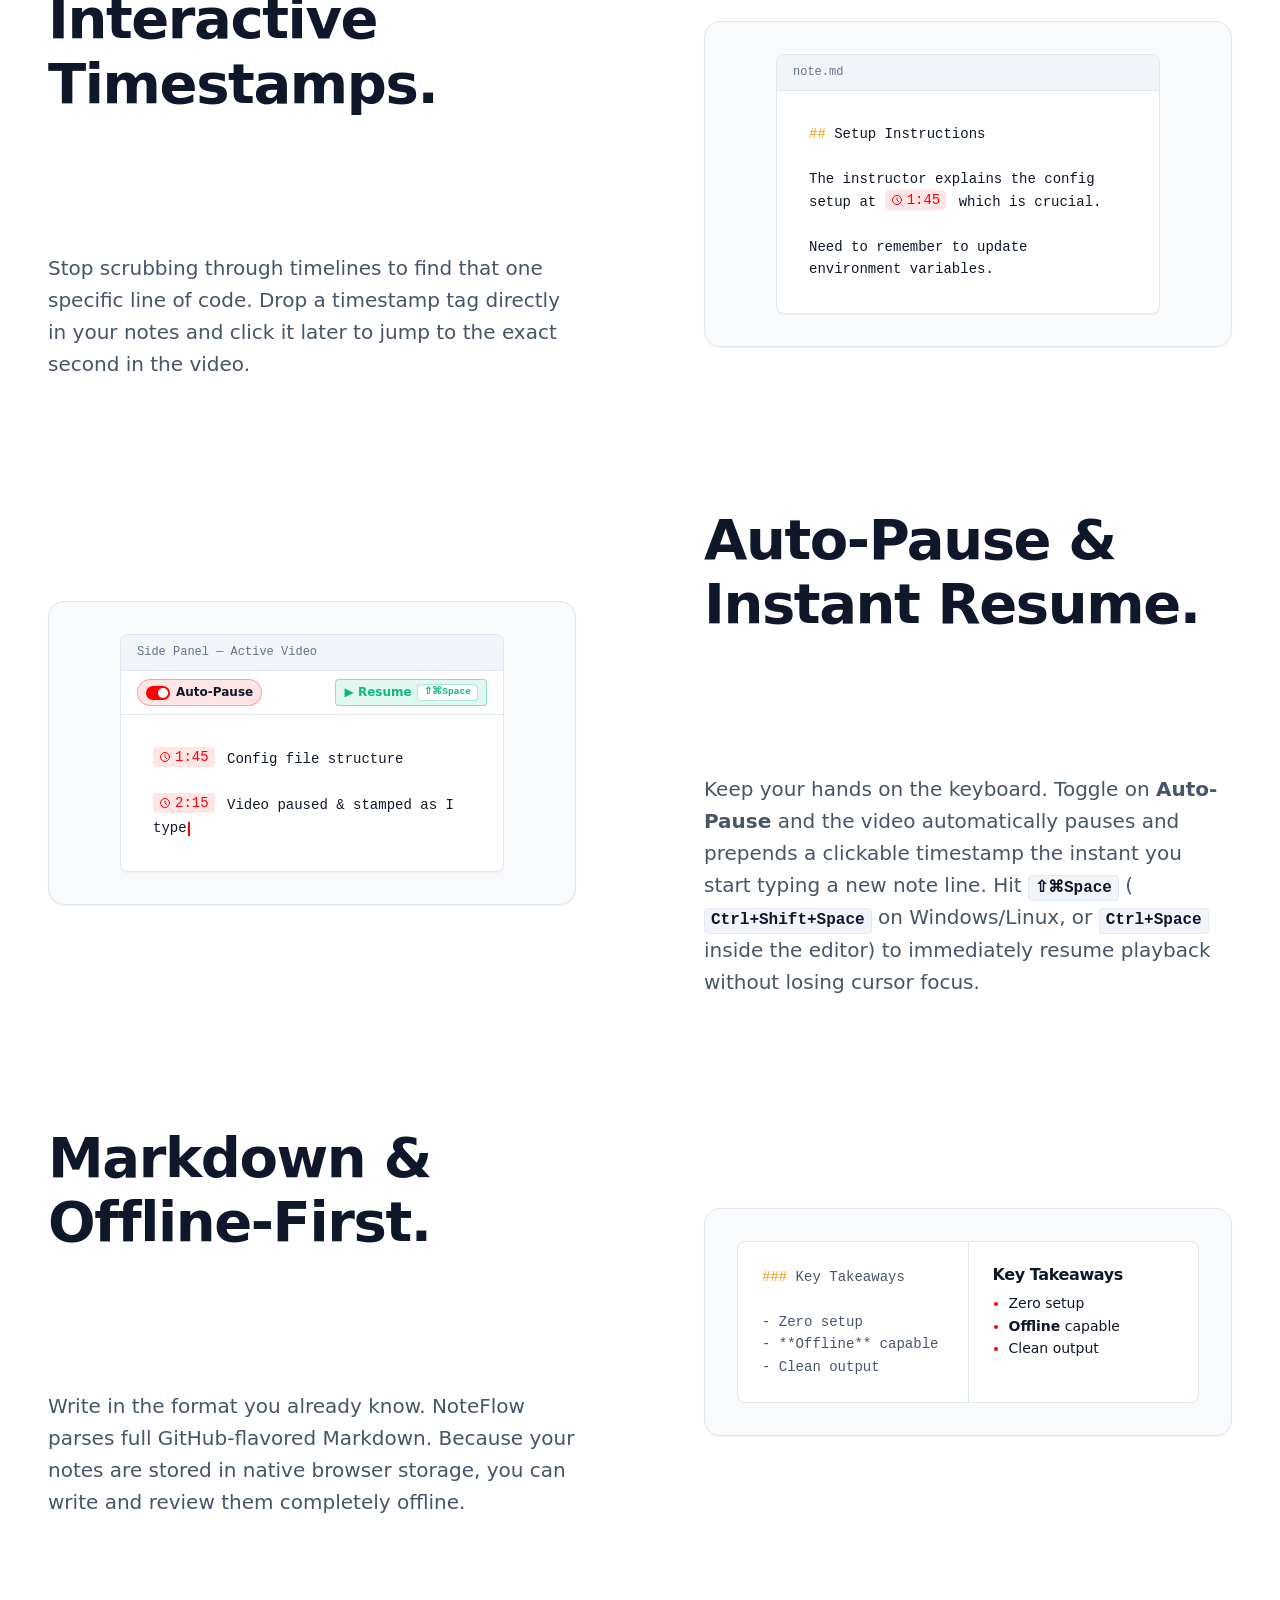
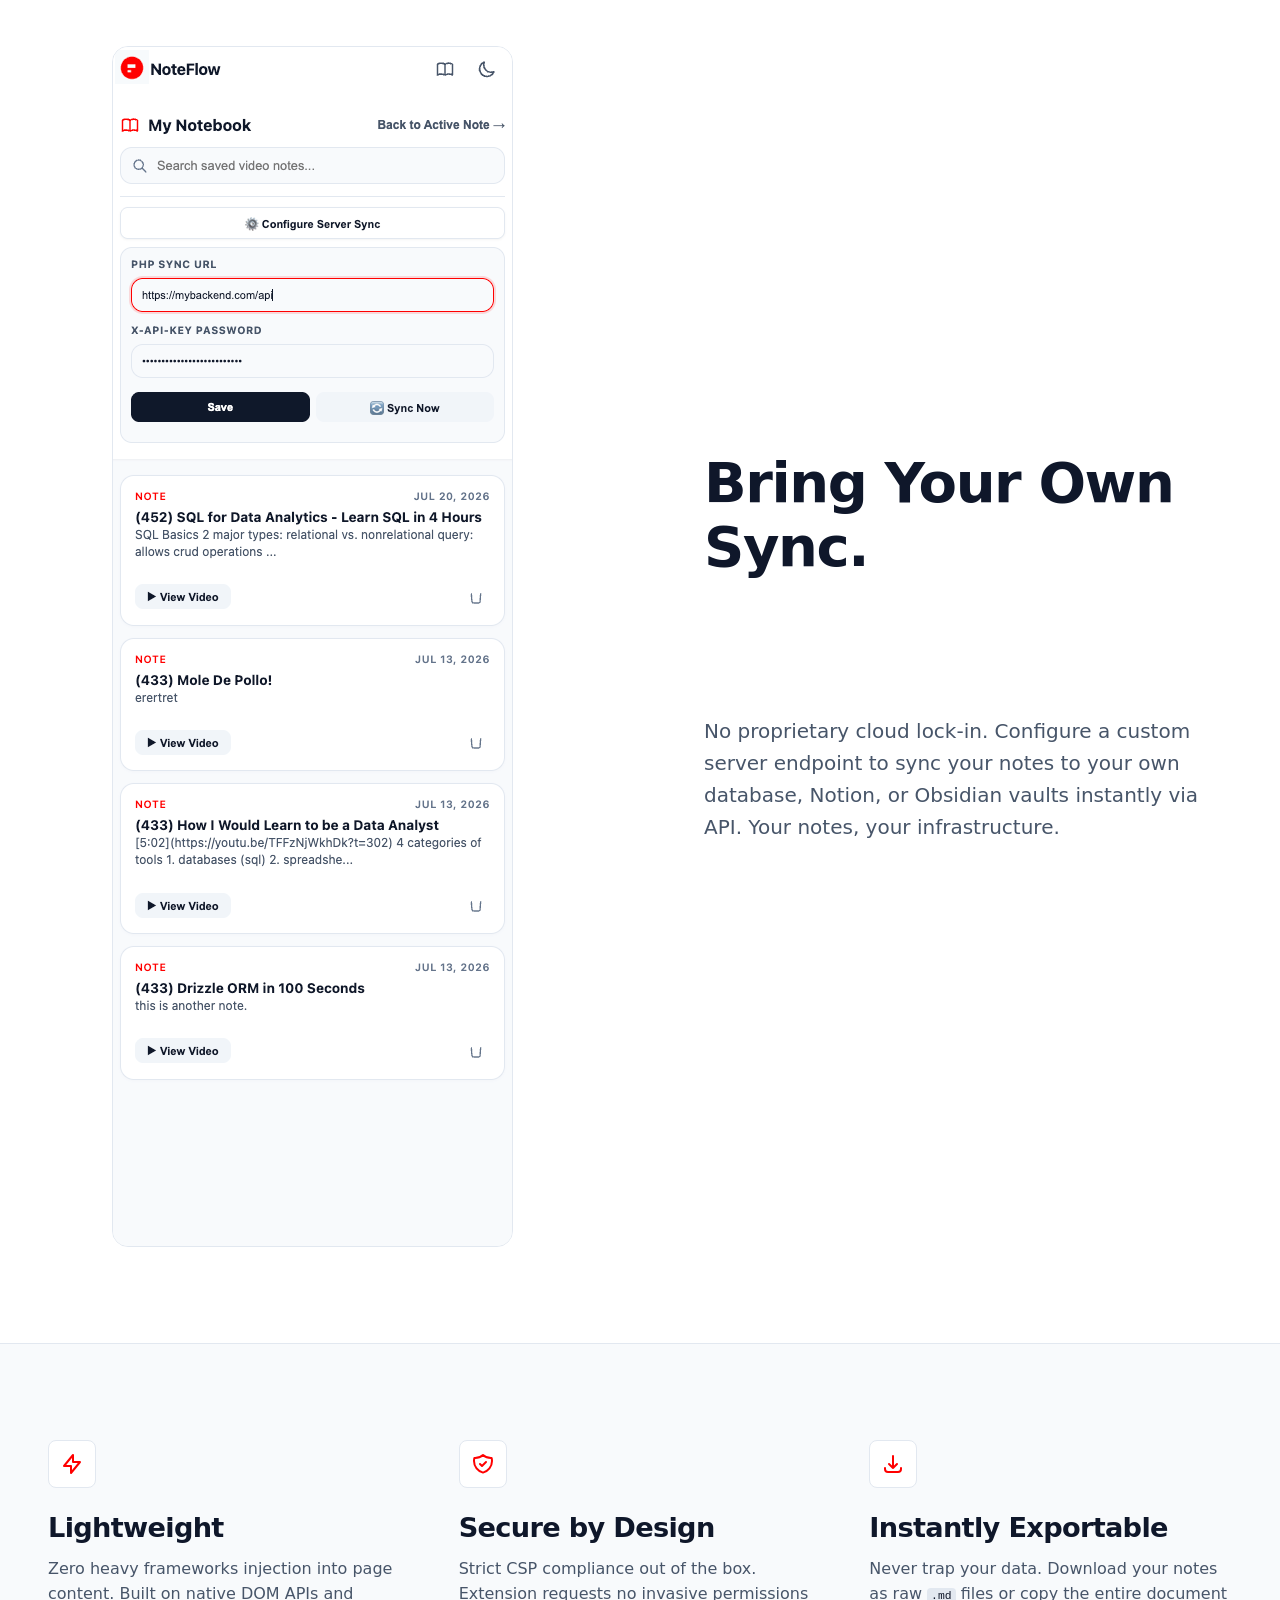
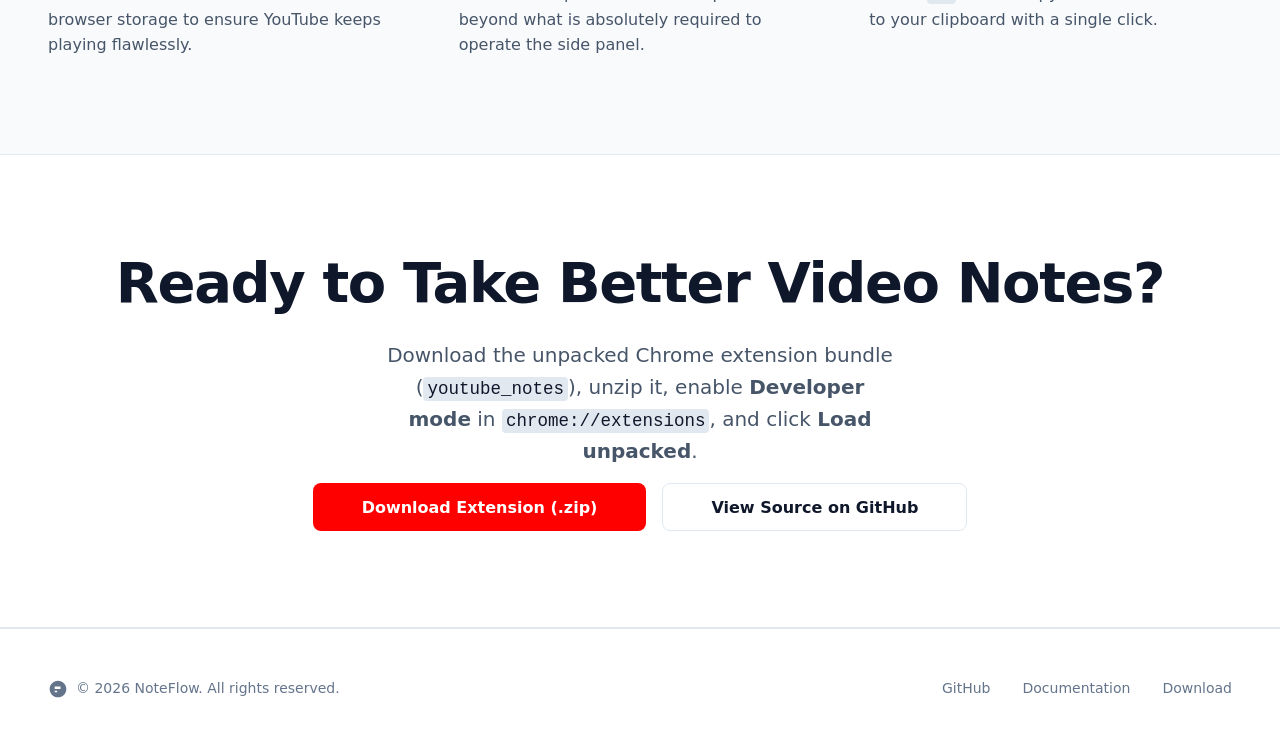
==== commit 77ef03dd: "Highlight auto-pause and shortcut resume feature on landing page" ====
--- a/index.html
+++ b/index.html
@@ -69,8 +69,8 @@
           Never Lose Your Place in a YouTube Tutorial Again.
         </h1>
         <p class="hero__lead">
-          Take rich Markdown notes synced automatically to specific YouTube videos. Jump back to exact moments with
-          clickable interactive timestamps.
+          Take rich Markdown notes synced automatically to specific YouTube videos. Auto-pause and capture clickable
+          timestamps the moment you start typing, then resume playback with a single shortcut.
         </p>
         <div class="hero__ctas layout-cluster">
           <a href="yt-noteflow-extension.zip" download class="button button--primary">
@@ -127,8 +127,64 @@
           </div>
         </article>
 
-        <!-- Feature 2 -->
+        <!-- Feature 2: Auto-Pause & Quick Resume -->
         <article class="feature-split layout-grid">
+          <div class="feature-split__visual feature-split__visual--boxed">
+            <div class="code-window">
+              <div class="code-window__header">Side Panel — Active Video</div>
+              <div class="code-window__toolbar">
+                <span class="demo-autopause-pill">
+                  <span class="demo-switch" aria-hidden="true">
+                    <span class="demo-switch__thumb"></span>
+                  </span>
+                  Auto-Pause
+                </span>
+                <span class="demo-resume-pill">
+                  &#9654; Resume
+                  <kbd class="demo-kbd">&#8679;&#8984;Space</kbd>
+                </span>
+              </div>
+              <div class="code-window__body">
+                <button class="inline-timestamp">
+                  <svg viewBox="0 0 24 24" fill="none" stroke="currentColor" stroke-width="2">
+                    <path stroke-linecap="round" stroke-linejoin="round"
+                      d="M12 8v4l3 3m6-3a9 9 0 11-18 0 9 9 0 0118 0z" />
+                  </svg>
+                  1:45
+                </button>
+                Config file structure<br><br>
+                <button class="inline-timestamp">
+                  <svg viewBox="0 0 24 24" fill="none" stroke="currentColor" stroke-width="2">
+                    <path stroke-linecap="round" stroke-linejoin="round"
+                      d="M12 8v4l3 3m6-3a9 9 0 11-18 0 9 9 0 0118 0z" />
+                  </svg>
+                  2:15
+                </button>
+                Video paused &amp; stamped as I type<span class="demo-cursor" aria-hidden="true"></span>
+              </div>
+            </div>
+          </div>
+          <div class="feature-split__content layout-stack">
+            <h2 class="feature-split__title">Auto-Pause &amp; Instant Resume.</h2>
+            <p class="feature-split__text">
+              Keep your hands on the keyboard. Toggle on <strong>Auto-Pause</strong> and the video automatically pauses
+              and prepends a clickable timestamp the instant you start typing a new note line. Hit
+              <kbd class="demo-kbd">&#8679;&#8984;Space</kbd> (<kbd class="demo-kbd">Ctrl+Shift+Space</kbd> on
+              Windows/Linux, or <kbd class="demo-kbd">Ctrl+Space</kbd> inside the editor) to immediately resume
+              playback without losing cursor focus.
+            </p>
+          </div>
+        </article>
+
+        <!-- Feature 3 -->
+        <article class="feature-split layout-grid">
+          <div class="feature-split__content layout-stack feature-split__content--reverse-desktop">
+            <h2 class="feature-split__title">Markdown &amp; Offline-First.</h2>
+            <p class="feature-split__text">
+              Write in the format you already know. NoteFlow parses full GitHub-flavored Markdown. Because your notes
+              are stored in native browser storage, you can write and review them completely offline.
+            </p>
+          </div>
           <div class="feature-split__visual feature-split__visual--boxed">
             <div class="split-pane">
               <div class="split-pane__raw">
@@ -147,29 +203,22 @@
               </div>
             </div>
           </div>
+        </article>
+
+        <!-- Feature 4 -->
+        <article class="feature-split layout-grid">
+          <div class="feature-split__visual">
+            <div class="mockup-frame mockup-frame--sync">
+              <img src="sync.png" alt="My Notebook Sync Configuration Panel" class="mockup-frame__image"
+                onerror="this.src='https://placehold.co/600x900/1f1f1f/aaaaaa?text=Sync+Settings+UI'">
+            </div>
+          </div>
           <div class="feature-split__content layout-stack">
-            <h2 class="feature-split__title">Markdown & Offline-First.</h2>
-            <p class="feature-split__text">
-              Write in the format you already know. NoteFlow parses full GitHub-flavored Markdown. Because your notes
-              are stored in native browser storage, you can write and review them completely offline.
-            </p>
-          </div>
-        </article>
-
-        <!-- Feature 3 -->
-        <article class="feature-split layout-grid">
-          <div class="feature-split__content layout-stack feature-split__content--reverse-desktop">
             <h2 class="feature-split__title">Bring Your Own Sync.</h2>
             <p class="feature-split__text">
               No proprietary cloud lock-in. Configure a custom server endpoint to sync your notes to your own database,
               Notion, or Obsidian vaults instantly via API. Your notes, your infrastructure.
             </p>
-          </div>
-          <div class="feature-split__visual">
-            <div class="mockup-frame mockup-frame--sync">
-              <img src="sync.png" alt="My Notebook Sync Configuration Panel" class="mockup-frame__image"
-                onerror="this.src='https://placehold.co/600x900/1f1f1f/aaaaaa?text=Sync+Settings+UI'">
-            </div>
           </div>
         </article>
 
--- a/styles.css
+++ b/styles.css
@@ -486,6 +486,101 @@
     block-size: 0.75rem;
 }
 
+/* Auto-Pause & Shortcut Demo Mockup */
+.code-window__toolbar {
+    display: flex;
+    align-items: center;
+    justify-content: space-between;
+    gap: var(--size-2);
+    flex-wrap: wrap;
+    padding-inline: var(--size-4);
+    padding-block: var(--size-2);
+    background-color: var(--color-bg-surface);
+    border-block-end: 1px solid var(--color-border);
+    font-family: var(--font-sans);
+    font-size: 0.75rem;
+    font-weight: 600;
+}
+
+.demo-autopause-pill {
+    display: inline-flex;
+    align-items: center;
+    gap: 0.375rem;
+    padding-inline: 0.5rem;
+    padding-block: 0.2rem;
+    border-radius: var(--radius-full);
+    background-color: color-mix(in srgb, var(--color-brand) 10%, transparent);
+    border: 1px solid color-mix(in srgb, var(--color-brand) 30%, transparent);
+    color: var(--color-text-strong);
+}
+
+.demo-switch {
+    position: relative;
+    inline-size: 1.5rem;
+    block-size: 0.875rem;
+    border-radius: var(--radius-full);
+    background-color: var(--color-brand);
+    flex-shrink: 0;
+}
+
+.demo-switch__thumb {
+    position: absolute;
+    inset-block-start: 2px;
+    inset-inline-end: 2px;
+    inline-size: 0.625rem;
+    block-size: 0.625rem;
+    border-radius: var(--radius-full);
+    background-color: #ffffff;
+}
+
+.demo-resume-pill {
+    display: inline-flex;
+    align-items: center;
+    gap: 0.35rem;
+    padding-inline: 0.5rem;
+    padding-block: 0.2rem;
+    border-radius: var(--radius-sm);
+    background-color: color-mix(in srgb, var(--color-brand-success) 12%, transparent);
+    border: 1px solid color-mix(in srgb, var(--color-brand-success) 40%, transparent);
+    color: var(--color-brand-success);
+}
+
+.demo-kbd {
+    display: inline-block;
+    font-family: var(--font-mono);
+    font-size: 0.8em;
+    font-weight: 600;
+    line-height: 1.3;
+    padding-inline: 0.375rem;
+    padding-block: 0.1rem;
+    border-radius: var(--radius-sm);
+    background-color: var(--color-bg-surface-alt);
+    border: 1px solid var(--color-border);
+    color: var(--color-text-strong);
+}
+
+.demo-resume-pill .demo-kbd {
+    background-color: var(--color-bg-surface);
+    border-color: color-mix(in srgb, var(--color-brand-success) 35%, transparent);
+    color: var(--color-brand-success);
+}
+
+.demo-cursor {
+    display: inline-block;
+    inline-size: 2px;
+    block-size: 1em;
+    vertical-align: text-bottom;
+    background-color: var(--color-brand);
+    margin-inline-start: 1px;
+    animation: cursor-blink 1.1s steps(2, start) infinite;
+}
+
+@keyframes cursor-blink {
+    to {
+        visibility: hidden;
+    }
+}
+
 /* Split Pane Mockup */
 .split-pane {
     display: grid;
